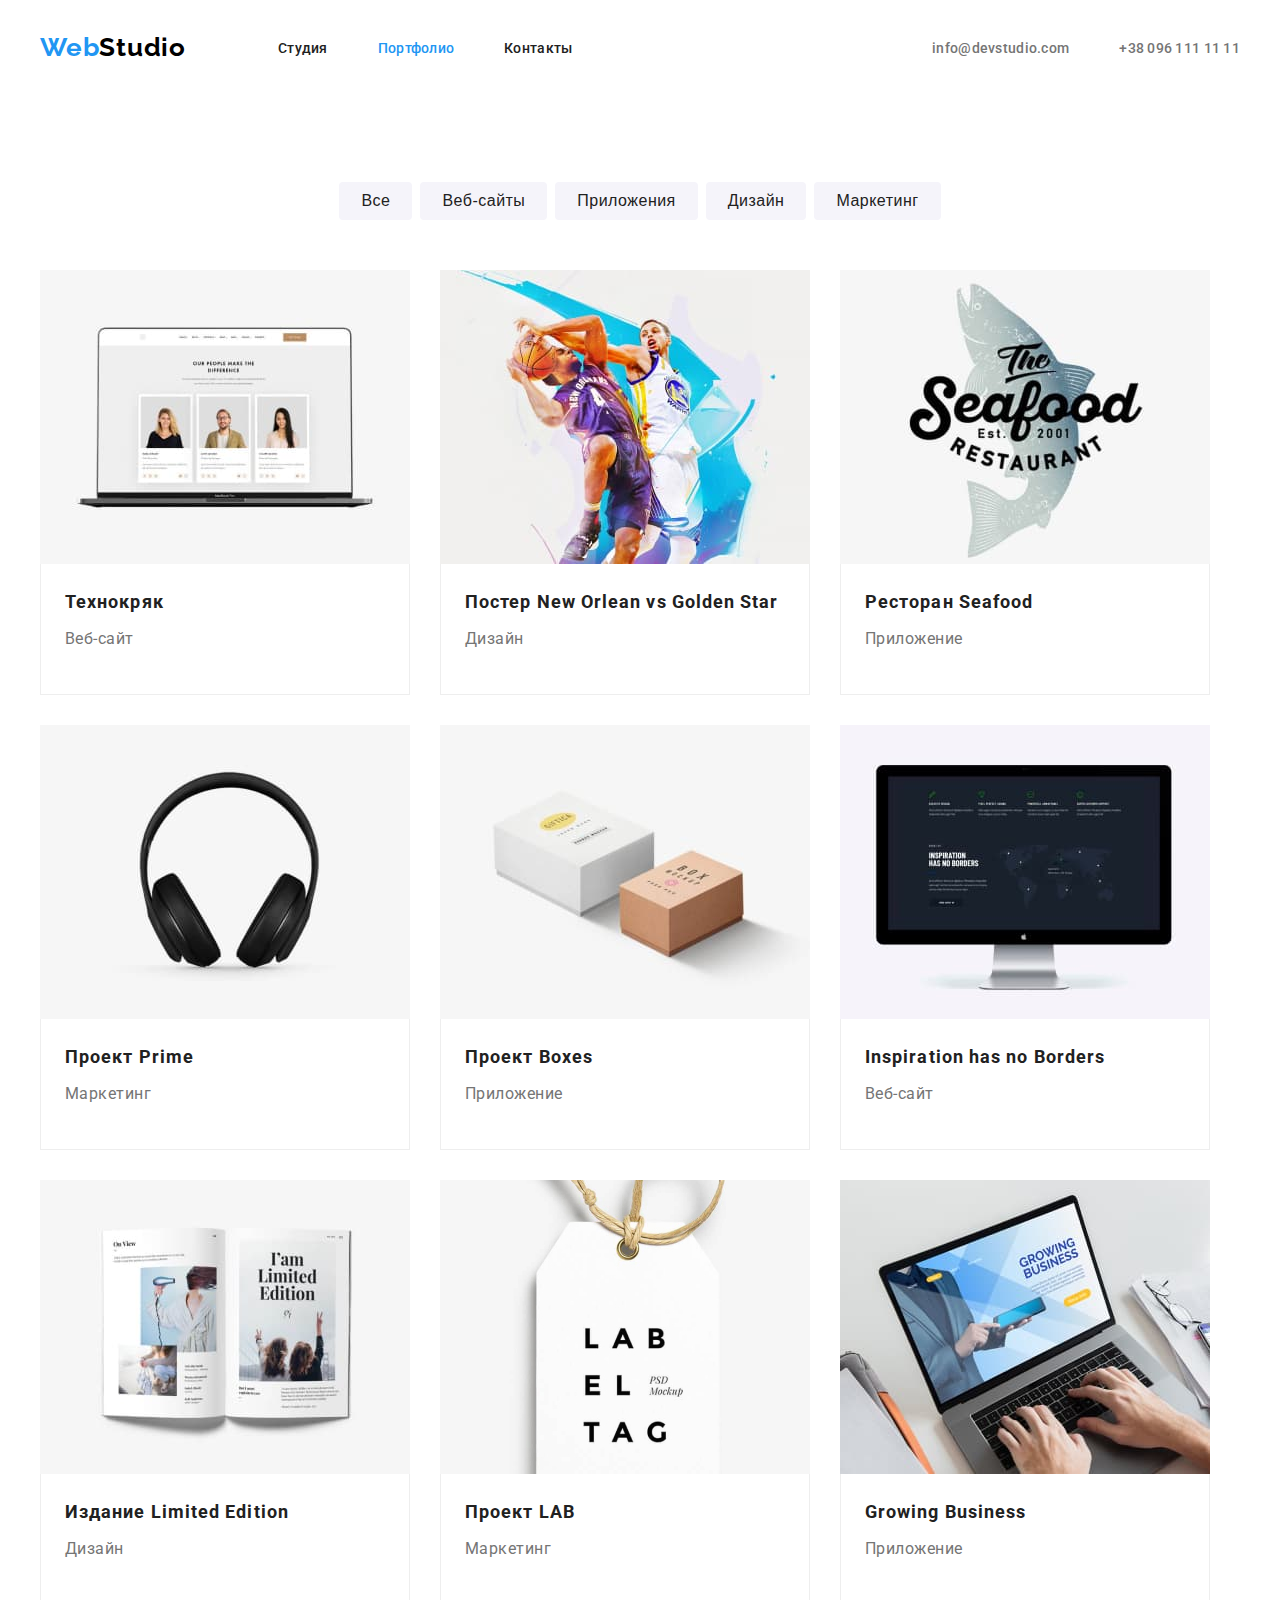
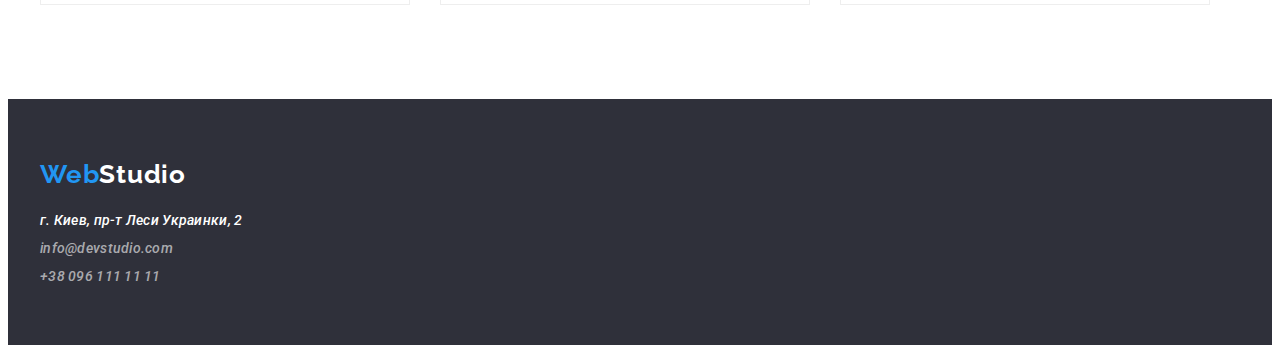
==== portfolio.html @ b3aba24d "Додає фонові зображення та створює спрайт" ====
<!DOCTYPE html>
<html lang="ru">

<head>
    <meta charset="UTF-8">
    <meta http-equiv="X-UA-Compatible" content="IE=edge">
    <meta name="viewport" content="width=device-width, initial-scale=1.0">
    <title>WebStudio</title>
    <link rel="preconnect" href="https://fonts.googleapis.com">
    <link rel="preconnect" href="https://fonts.gstatic.com" crossorigin>
    <link href="https://fonts.googleapis.com/css2?family=Raleway:wght@700&family=Roboto:wght@400;500;700;900&display=swap"
            rel="stylesheet">
    <link rel="stylesheet" href="https://cdnjs.cloudflare.com/ajax/libs/modern-normalize/1.1.0/modern-normalize.min.css"
        integrity="sha512-wpPYUAdjBVSE4KJnH1VR1HeZfpl1ub8YT/NKx4PuQ5NmX2tKuGu6U/JRp5y+Y8XG2tV+wKQpNHVUX03MfMFn9Q=="
        crossorigin="anonymous" referrerpolicy="no-referrer" />
    <link rel="stylesheet" href="./css/styles.css">
</head>

<body>
    <header>
        <div class="container">
            <nav>
                <a href="./index.html" class="logo"><span class="logo-part">Web</span>Studio</a>
                <ul class="site-nav list">
                    <li class="site-nav-link"><a href="./index.html">Студия</a></li>
                    <li class="site-nav-link"><a href="./portfolio.html" class="site-nav current">Портфолио</a></li>
                    <li class="site-nav-link"><a href="#">Контакты</a></li>
                </ul>
                <ul class="contacts list header">
                    <li class="contacts-link"><a href="mailto:info@devstudio.com" class="email">info@devstudio.com</a></li>
                    <li class="contacts-link"><a href="tel:380961111111">+38 096 111 11 11</a></li>
                </ul>
            </nav>
        </div>
    </header>
    <main>
        <section class="section container">
            <h1 class="hidden">Наши работы</h1>

            <ul class="button list">
                <li class="filter"><button type="button" class="button">Все</button></li>
                <li class="filter"><button type="button" class="button">Веб-сайты</button></li>
                <li class="filter"><button type="button" class="button">Приложения</button></li>
                <li class="filter"><button type="button" class="button">Дизайн</button></li>
                <li class="filter"><button type="button" class="button">Маркетинг</button></li>
            </ul>

            <ul class="works list">
                <li class="work-link">
                    <a href="#" class="work-image"><img src="./images/work1.jpg" alt="ноутбук" width="370">
                    <div class="works-title-border">
                        <h2 class="works-title">Технокряк</h2>
                        <p class="works-type">Веб-сайт</p>
                    </div>
                    </a>
                </li>
                <li class="work-link">
                    <a href="#" class="work-image"><img src="./images/work2.jpg" alt="баскетболисты" width="370">
                    <div class="works-title-border">
                        <h2 class="works-title">Постер <span lang="en">New Orlean vs Golden Star</span></h2>
                        <p class="works-type">Дизайн</p>
                    </div>
                    </a>
                </li>
                <li class="work-link">
                    <a href="#" class="work-image"><img src="./images/work3.jpg" alt="лого рыбного ресторана" width="370">
                    <div class="works-title-border">
                        <h2 class="works-title">Ресторан <span lang="en">Seafood</span></h2>
                        <p class="works-type">Приложение</p>
                    </div>
                    </a>
                </li>
                <li class="work-link">
                    <a href="#" class="work-image"><img src="./images/work4.jpg" alt="наушники" width="370">
                    <div class="works-title-border">
                        <h2 class="works-title">Проект <span lang="en">Prime</span></h2>
                        <p class="works-type">Маркетинг</p>
                    </div>
                    </a>
                </li>
                <li class="work-link">
                    <a href="#" class="work-image"><img src="./images/work5.jpg" alt="коробки" width="370">
                    <div class="works-title-border">
                        <h2 class="works-title">Проект <span lang="en">Boxes</span></h2>
                        <p class="works-type">Приложение</p>
                    </div>
                    </a>
                </li>
                <li class="work-link">
                    <a href="#" class="work-image"><img src="./images/work6.jpg" alt="монитор" width="370">
                    <div class="works-title-border">
                        <h2 lang="en" class="works-title">Inspiration has no Borders</h2>
                        <p class="works-type">Веб-сайт</p>
                    </div>
                    </a>
                </li>
                <li class="work-link">
                    <a href="#" class="work-image"><img src="./images/work7.jpg" alt="книга" width="370">
                    <div class="works-title-border">
                        <h2 class="works-title">Издание <span lang="en">Limited Edition</span></h2>
                        <p class="works-type">Дизайн</p>
                    </div>
                    </a>
                </li>
                <li class="work-link">
                    <a href="#" class="work-image"><img src="./images/work8.jpg" alt="бирка" width="370">
                    <div class="works-title-border">
                        <h2 class="works-title">Проект <span lang="en">LAB</span></h2>
                        <p class="works-type">Маркетинг</p>
                    </div>
                    </a>
                </li>
                <li class="work-link">
                    <a href="#" class="work-image"><img src="./images/work9.jpg" alt="работает за ноутбуком" width="370">
                    <div class="works-title-border">
                        <h2 lang="en" class="works-title">Growing Business</h2>
                        <p class="works-type">Приложение</p>
                    </div>
                    </a>
                </li>
            </ul>
        </section>
    </main>
    <footer class="adress">
        <div class="container">
            <a href="./index.html" class="logo footer"><span class="logo-part">Web</span>Studio</a>
            <address>
                <ul class="contacts list">
                    <li class="contacts-item">
                        <a href="#">г. Киев, пр-т Леси Украинки, 2</a>
                    </li>
                    <li class="contacts-item">
                        <a href="mailto:info@devstudio.com" class="transp"><span>info@devstudio.com </span></a>
                    </li>
                    <li class="contacts-item">
                        <a href="tel:380961111111" class="transp"><span>+38 096 111 11 11</span></a>
                    </li>
                </ul>
            </address>
        </div>
    </footer>
</body>

</html>
---- css/styles.css ----
/* первичный цвет заголовков     #212121 */

/*первичный цвет текста #757575 */

/* голубой фоновый #2196F3 */

/* серый фон #2F303A */


:root {
    --primary-header-color: #212121;
    --primary-text-color: #757575;
    --accent-color: #2196F3;
    --secondary-bg-color: #2F303A;
}

body {
    background-color: #ffffff;
    color: #757575;
    font-family: "Roboto", "Helvetica Neue", sans-serif;
}

a {
text-decoration: none;
}

h1, h2, h3 {
    color: var(--primary-header-color);
}

h1,h2,h3,p,ul {
    margin: 0;
    padding: 0;
    }

.container {
    width: 1200px;
    padding: 0 15px;
    /* outline: 2px solid red; */
    margin-left: auto;
    margin-right: auto;
}

.list {
    list-style: none;
}


.logo {
    padding-top: 24px;
    padding-bottom: 25px;
    margin-right: 93px;
    width: 145px;

    color: black;
    font-family: "Raleway", "Proxima Nova", sans-serif;
    font-size: 26px;
    line-height: 1.19;
    letter-spacing: 0.03em;
    font-weight: 700;      
}

.logo-part {
    color: var(--accent-color);
}

/* site-nav */

.site-nav.list,
nav,
.contacts.header
{
    display: flex;
    align-items: center;
}

.site-nav.list {
    width: 294px;
}

.site-nav a {
    color: var(--primary-header-color);
    font-size: 14px;
    line-height: 1.14;
    letter-spacing: 0.02em;
    font-weight: 500;    
}

.site-nav-link:not(:last-child) {
    margin-right: 50px;
}

/* contacts */
.contacts a {
    color: var(--primary-text-color);
    font-size: 14px;
    line-height: 1.14;
    letter-spacing: 0.02em;
    font-weight: 500;
}

.contacts.list {
    margin-left: auto;
    justify-content: flex-end;    
}

.contacts-link svg {
    margin-right: 10px;
}

.contacts-link:not(:last-child) {
    margin-right: 50px;
}

.site-nav a:hover,
.site-nav a:focus,
.contacts a:hover,
.contacts a:focus,
.transp span:hover,
.transp span:focus {
    color: var(--accent-color);
}

.email:hover .contacts-icon {
    fill: var(--accent-color);
}

header.conteiner {
    border: 1px solid #ECECEC;
}

/* hero */

.section {
    padding-top: 94px;
    padding-bottom: 94px;
}

.hero {
    background-color: var(--secondary-bg-color);
    text-align: center;
    padding-top: 200px;
    padding-bottom: 200px;
}

.section.hero {
    max-width: 1600px;
    background-image: linear-gradient(to right,
            rgba(47, 48, 58, 0.4),
            rgba(47, 48, 58, 0.4)),
        url(../images/hero.jpg);
    margin-left: auto;
    margin-right: auto;
    background-size: cover;
    background-position: center;
    background-repeat: no-repeat;
}

.hero-title {   
    color: #ffffff;
    font-weight: 900;
    line-height: 1.36;
    text-align: center;
    letter-spacing: 0.06em;
    text-transform: uppercase;
    font-size: 44px;
    width: 696px;
    margin-bottom: 30px;
    margin-left: auto;
    margin-right:auto;
}
.hero-button {
    background-color: var(--accent-color);
    color: #ffffff;
    font-family: 'Roboto';
    font-size: 16px;
    line-height: 1.88;
    letter-spacing: 0.06em;
    font-weight: 700;
    min-width: 200px;
    padding: 10px 32px;
    box-shadow: 0px 4px 4px rgba(0, 0, 0, 0.15);
}

/* button */
.button {
    cursor: pointer;
    border-color: transparent;
    border-radius: 4px;
    border: none;
}

.list .button {
    background-color: #F5F4FA;
    color: var(--primary-header-color);
    font-weight: 500;
    font-size: 16px;
    line-height: 1.62;
    letter-spacing: 0.03em;
}

.list .button:hover,
.list .button:focus {
    background-color: var(--accent-color);
    color: #ffffff;
}

/* section */

.section-title-hidden {
    height: 0;
    opacity: 0;
}

.section-title {
    font-size: 36px;
    line-height: 1.17;
    text-align: center;
    letter-spacing: 0.03em;
}

/* advantages */

.advantages {
    padding: 0;
    display: flex;
}

.advantages-box:not(:last-child) {
    margin-right: 30px;
}

.advantages-title {
    font-weight: 700;
    line-height: 1.14;
    letter-spacing: 0.03em;
    text-transform: uppercase;
    font-size: 14px;
    margin-bottom: 10px;
}

.advantages-items {
    line-height: 1.71;
    letter-spacing: 0.03em;
}

.section.doing {
    padding-top: 0;
}

.section-title.doing {
    margin-bottom: 50px;
}

.doing.list {
    display: flex;
    justify-content: space-between;
}

.doing-title:not(:last-child) {
    margin-right: 30px;
}

/*  team */

.team {
    background-color: #F5F4FA;
    font-size: 16px;
    line-height: 1.19;
    letter-spacing: 0.03em;
}

.team .section-title {
    margin-bottom: 50px;
    margin-left: auto;
    margin-right: auto;
}

.team .list {
    display: flex;
    justify-content: space-between;
    text-align: center
}

.persons {
    background: #FFFFFF;
    box-shadow: 0px 1px 3px rgba(0, 0, 0, 0.12), 0px 1px 1px rgba(0, 0, 0, 0.14), 0px 2px 1px rgba(0, 0, 0, 0.2);
    border-radius: 0px 0px 4px 4px;
}

.persons:not(:last-child) {
    margin-right: 30px;
}

.photo,
.position {
    margin-bottom: 30px;
}

.persons-name {
    margin-bottom: 10px;
}

/* potfolio */

h1.hidden {
    height: 0;
    opacity: 0;
}

/* button */

.button.list {
    display: flex;
    justify-content:center;
    margin-bottom: 50px;
}

.filter:not(:last-child) {
    margin-right: 8px;
}

.filter .button {
    padding: 6px 22px;
}

.filter .button:hover,
.filter .button:focus {
    box-shadow: 0 2px 2px 0 rgba(0, 0, 0, 0.12), 0 1px 2px 0 rgba(0, 0, 0, 0.08), 0 3px 1px 0 rgba(0, 0, 0, 0.1);
}

/* works */

/* border: 1px solid #EEEEEE; */

.works-title {
    margin-bottom: 4px;
    font-weight: 700;
    font-size: 18px;
    line-height: 2;
    letter-spacing: 0.06em;
}

.works-type {
    margin-bottom: 20px;
    font-size: 16px;
    line-height: 1.88;
    letter-spacing: 0.03em;
    color:var(--primary-text-color);
}

.works.list {
    display: flex;
    flex-wrap: wrap;
}

.work-link:not(:nth-child(3n)) {
    margin-right: 30px;
}

.work-link:not(:nth-last-child(-n + 3)) {
    margin-bottom: 30px;
}

.work-link:hover,
.work-link:focus {
    box-shadow: 1px 4px 6px 0 rgba(0, 0, 0, 0.16), 0 4px 4px 0 rgba(0, 0, 0, 0.06), 0 1px 1px 0 rgba(0, 0, 0, 0.12);
}

 .work-image img {
     display: block;

 }

 .works-title-border {
     padding: 20px 24px;
     border-left: 1px solid #EEEEEE; border-right: 1px solid #EEEEEE; border-bottom: 1px solid #EEEEEE
 }

/* footer */
.adress {
    background-color: var(--secondary-bg-color);
}

.adress a{
    color: #ffffff;
}

.site-nav .current {
    color: var(--accent-color);
}

.transp span{
    color: rgba(255, 255, 255, 0.6);
}

.adress .container {
    padding-top: 60px;
}

.logo.footer {
    display: block;
    padding: 0;
    margin-right: 0;
    margin-bottom: 20px;
}

footer .contacts {
    display: inline-block;
    width: 231px;
    margin-bottom: 60px;
}

.contacts-item:not(:last-child) {
    margin-bottom: 9px;
}
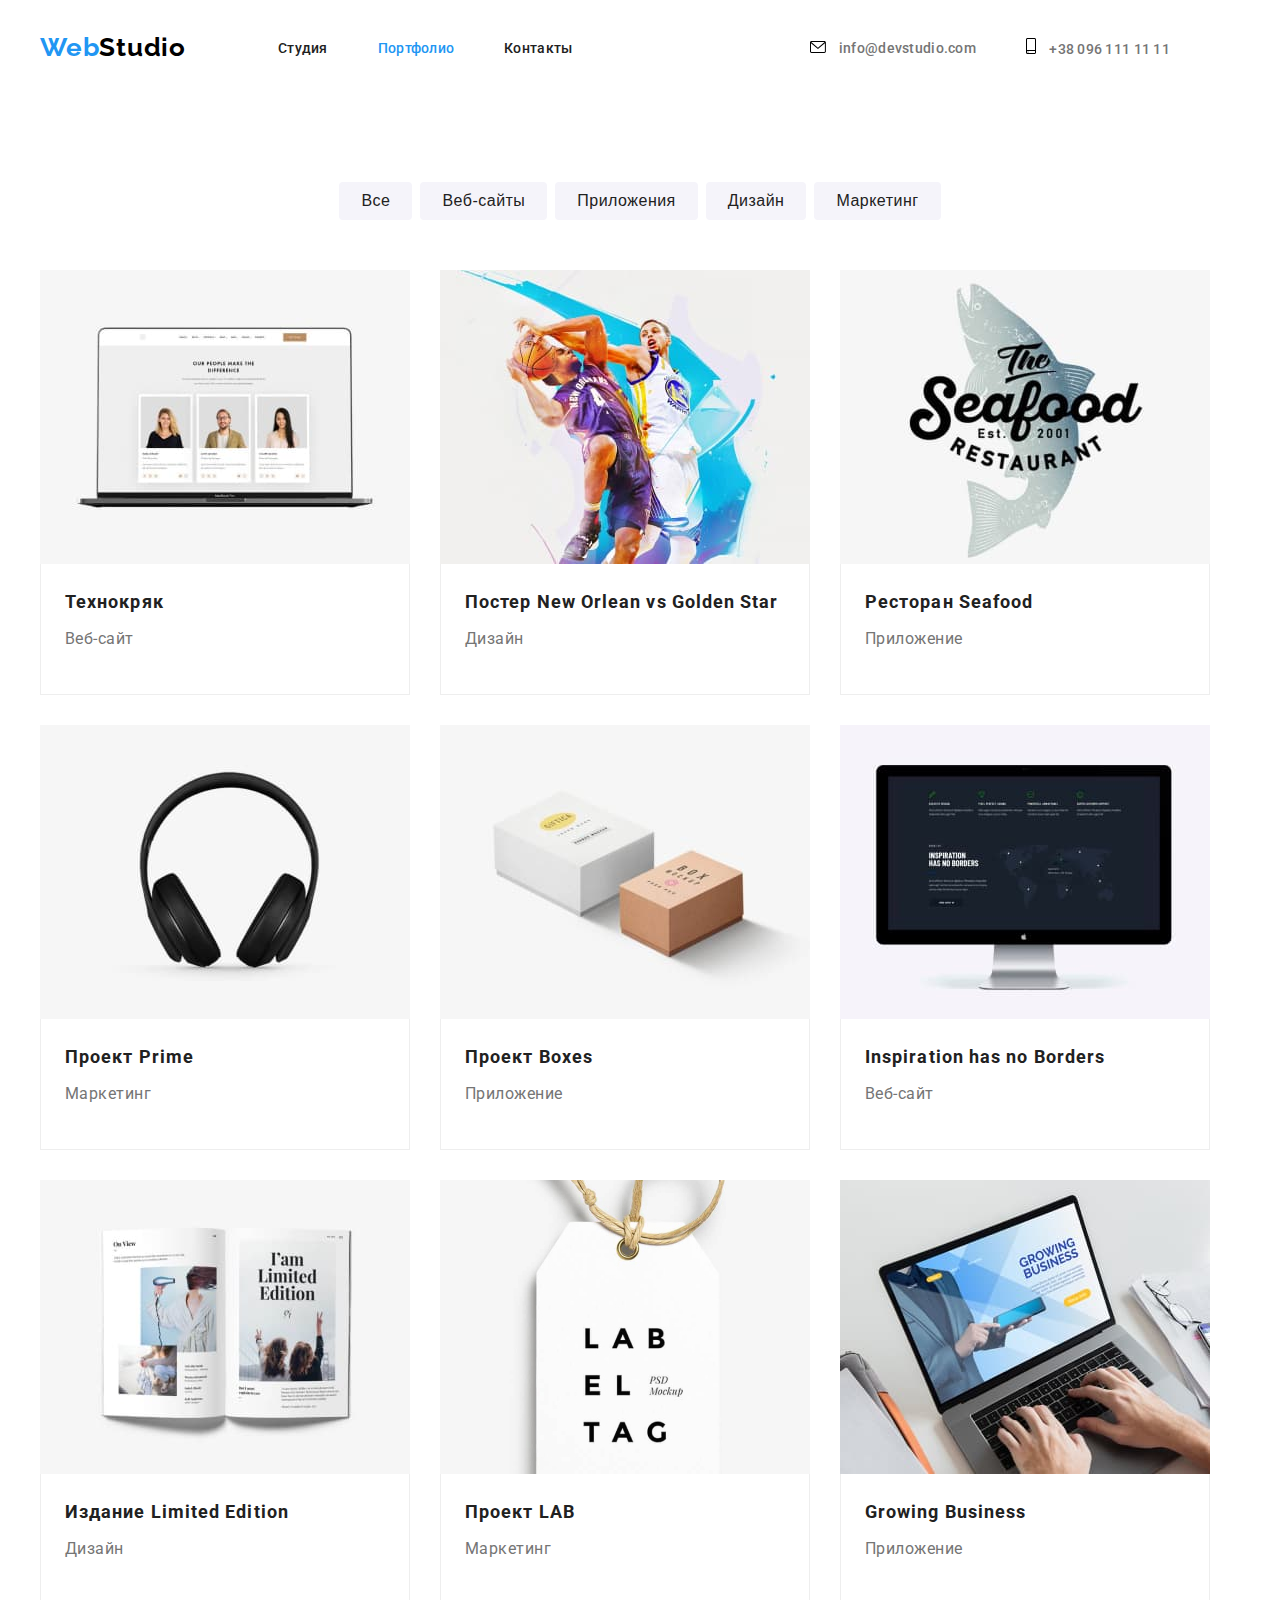
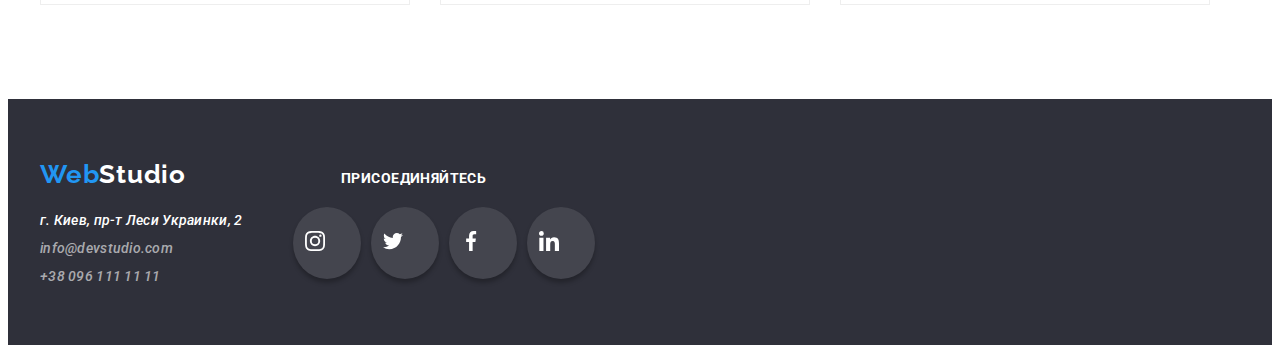
==== commit f05e839c: "додає векторні зображення зі спрайту, та розділ Постійні клієнти" ====
--- a/portfolio.html
+++ b/portfolio.html
@@ -17,22 +17,34 @@
 </head>
 
 <body>
-    <header>
-        <div class="container">
-            <nav>
-                <a href="./index.html" class="logo"><span class="logo-part">Web</span>Studio</a>
-                <ul class="site-nav list">
-                    <li class="site-nav-link"><a href="./index.html">Студия</a></li>
-                    <li class="site-nav-link"><a href="./portfolio.html" class="site-nav current">Портфолио</a></li>
-                    <li class="site-nav-link"><a href="#">Контакты</a></li>
-                </ul>
-                <ul class="contacts list header">
-                    <li class="contacts-link"><a href="mailto:info@devstudio.com" class="email">info@devstudio.com</a></li>
-                    <li class="contacts-link"><a href="tel:380961111111">+38 096 111 11 11</a></li>
-                </ul>
-            </nav>
-        </div>
-    </header>
+<header>
+    <div class="container">
+        <nav>
+            <a href="./index.html" class="logo"><span class="logo-part">Web</span>Studio</a>
+            <ul class="site-nav list">
+                <li class="site-nav-link"><a href="./index.html">Студия</a></li>
+                <li class="site-nav-link"><a href="./portfolio.html" class="site-nav current">Портфолио</a></li>
+                <li class="site-nav-link"><a href="#">Контакты</a></li>
+            </ul>
+            <ul class="contacts list header">
+                <li class="contacts-link">
+                    <a href="mailto:info@devstudio.com" class="email">
+                        <svg width="16px" height="12px">
+                            <use href="./images/icons.svg#icon-letter"></use>
+                        </svg>
+                        info@devstudio.com</a>
+                </li>
+                <li class="contacts-link">
+                    <a href="tel:380961111111">
+                        <svg width="10px" height="16px">
+                            <use href="./images/icons.svg#icon-phone"></use>
+                        </svg>
+                        +38 096 111 11 11</a>
+                </li>
+            </ul>
+        </nav>
+    </div>
+</header>
     <main>
         <section class="section container">
             <h1 class="hidden">Наши работы</h1>
@@ -123,20 +135,57 @@
     </main>
     <footer class="adress">
         <div class="container">
-            <a href="./index.html" class="logo footer"><span class="logo-part">Web</span>Studio</a>
-            <address>
-                <ul class="contacts list">
-                    <li class="contacts-item">
-                        <a href="#">г. Киев, пр-т Леси Украинки, 2</a>
-                    </li>
-                    <li class="contacts-item">
-                        <a href="mailto:info@devstudio.com" class="transp"><span>info@devstudio.com </span></a>
-                    </li>
-                    <li class="contacts-item">
-                        <a href="tel:380961111111" class="transp"><span>+38 096 111 11 11</span></a>
-                    </li>
-                </ul>
-            </address>
+            <div>
+                <a href="./index.html" class="logo footer"><span class="logo-part">Web</span>Studio</a>
+                <address>
+                    <ul class="contacts list">
+                        <li class="contacts-item">
+                            <a href="#">г. Киев, пр-т Леси Украинки, 2</a>
+                        </li>
+                        <li class="contacts-item">
+                            <a href="mailto:info@devstudio.com" class="transp"><span>info@devstudio.com </span></a>
+                        </li>
+                        <li class="contacts-item">
+                            <a href="tel:380961111111" class="transp"><span>+38 096 111 11 11</span></a>
+                        </li>
+                    </ul>
+                </address>
+            </div>
+            <div>
+                <h3>Присоединяйтесь</h3>
+                <div class="social-footer">
+                    <ul class="social-links footer">
+                        <li class="social-icon">
+                            <a href="instagram.com">
+                                <svg>
+                                    <use href="./images/icons.svg#icon-instagram" width="20"></use>
+                                </svg>
+                            </a>
+                        </li>
+                        <li class="social-icon">
+                            <a href="twitter.com">
+                                <svg>
+                                    <use href="./images/icons.svg#icon-twitter" width="20"></use>
+                                </svg>
+                            </a>
+                        </li>
+                        <li class="social-icon">
+                            <a href="facebook.com">
+                                <svg>
+                                    <use href="./images/icons.svg#icon-facebook" width="20"></use>
+                                </svg>
+                            </a>
+                        </li>
+                        <li class="social-icon">
+                            <a href="linkedin.com">
+                                <svg>
+                                    <use href="./images/icons.svg#icon-linkedin" width="20"></use>
+                                </svg>
+                            </a>
+                        </li>
+                    </ul>
+                </div>
+            </div>
         </div>
     </footer>
 </body>
--- a/css/styles.css
+++ b/css/styles.css
@@ -119,10 +119,7 @@
 .transp span:hover,
 .transp span:focus {
     color: var(--accent-color);
-}
-
-.email:hover .contacts-icon {
-    fill: var(--accent-color);
+    fill:var(--accent-color)
 }
 
 header.conteiner {
@@ -207,9 +204,17 @@
 
 /* section */
 
-.section-title-hidden {
-    height: 0;
-    opacity: 0;
+.visually-hidden {
+    position: absolute;
+    white-space: nowrap;
+    width: 1px;
+    height: 1px;
+    overflow: hidden;
+    border: 0;
+    padding: 0;
+    clip: rect(0 0 0 0);
+    clip-path: inset(50%);
+    margin: -1px;
 }
 
 .section-title {
@@ -240,8 +245,20 @@
 }
 
 .advantages-items {
+    font-size: 14px;
     line-height: 1.71;
     letter-spacing: 0.03em;
+}
+
+.advant-image {
+    background-color: #F5F4FA;
+    margin-bottom: 30px;
+}
+
+.advant-icon{
+    width: 270px;
+    height: 120px;
+    padding: 25px 100px;
 }
 
 .section.doing {
@@ -292,8 +309,7 @@
     margin-right: 30px;
 }
 
-.photo,
-.position {
+.photo {
     margin-bottom: 30px;
 }
 
@@ -301,12 +317,90 @@
     margin-bottom: 10px;
 }
 
+.social-links {
+    display: flex;
+    list-style: none;
+    justify-content: center;
+    fill: #AFB1B8;
+    margin: 16px 32px 30px 32px;
+}
+
+.social-icon svg
+ {
+    width: 44px;
+    height: 44px;
+    padding: 12px;
+}
+
+.social-icon:not(:last-child){
+    margin-right: 10px;
+}
+
+.social-icon:hover,
+.social-icon:focus {
+    fill: #FFFFFF;
+    background-color: var(--accent-color);
+    border-radius: 50%;
+}
+
+/* clients */
+
+.clients h2 {
+font-weight: 700;
+font-size: 36px;
+line-height: 42px;
+text-align: center;
+letter-spacing: 0.03em;
+margin-bottom: 50px;
+}
+
+.regular-clients {
+    display: flex;
+    justify-content: space-between;
+    list-style: none;
+}
+
+.client-card:not(:last-child) {
+    margin-right: 30px;
+}
+
+.client-link {
+    display: flex;
+    width: 170px;
+    height: 92px;
+    justify-content: center;
+    align-items: center;
+    border: 1px solid #AFB1B8;
+    border-radius: 4px;
+    color: #AFB1B8;
+}
+
+.client-link svg {
+    fill: currentColor;
+}
+
+.client-link:hover,
+.client-link:focus {
+    fill: var(--accent-color);
+    border: 1px solid var(--accent-color);
+    border-radius: 4px;
+    color: var(--accent-color);
+}
+
 /* potfolio */
 
-h1.hidden {
-    height: 0;
-    opacity: 0;
-}
+h1.hidden  {
+     position: absolute;
+     white-space: nowrap;
+     width: 1px;
+     height: 1px;
+     overflow: hidden;
+     border: 0;
+     padding: 0;
+     clip: rect(0 0 0 0);
+     clip-path: inset(50%);
+     margin: -1px;
+ }
 
 /* button */
 
@@ -396,6 +490,8 @@
 
 .adress .container {
     padding-top: 60px;
+    display: flex;
+    align-items: baseline;
 }
 
 .logo.footer {
@@ -413,4 +509,35 @@
 
 .contacts-item:not(:last-child) {
     margin-bottom: 9px;
+}
+
+.contacts.list {
+    margin-right: 70px;
+}
+
+.container h3 {
+    text-transform:uppercase;
+    color: #FFFFFF;
+    font-weight: 700;
+    font-size: 14px;
+    line-height: 1.14;
+    letter-spacing: 0.03em;
+}
+
+.social-footer {
+    width: 206px;
+    height: 80px;
+}
+
+.social-links.footer {
+    margin: 0;
+    padding: 0;
+    margin-top: 20px;
+}
+
+footer .social-icon{
+    background-color: rgba(255, 255, 255, 0.1);
+    box-shadow: 0 4px 4px rgba(0, 0, 0, 0.25);
+    fill: #FFFFFF;
+    border-radius: 50%;
 }